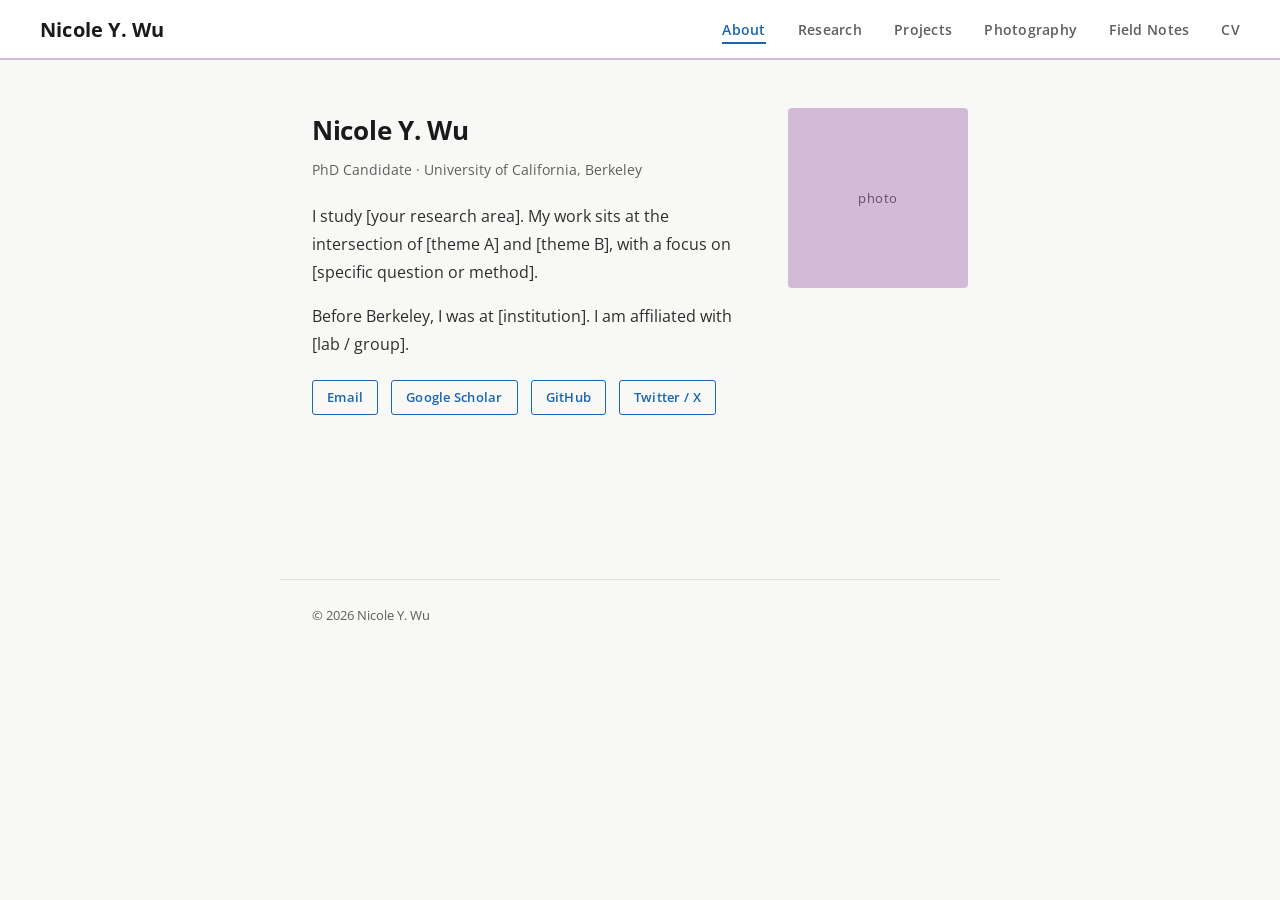
==== index.html @ 4896598c "Redesign: tol rainbow palette, Open Sans, larger typography" ====
<!DOCTYPE html>
<html lang="en">
<head>
  <meta charset="UTF-8" />
  <meta name="viewport" content="width=device-width, initial-scale=1.0" />
  <title>Nicole Y. Wu</title>
  <link rel="preconnect" href="https://fonts.googleapis.com" />
  <link href="https://fonts.googleapis.com/css2?family=Open+Sans:wght@400;600;700&display=swap" rel="stylesheet" />
  <link rel="stylesheet" href="css/style.css" />
</head>
<body>

<nav>
  <a class="name" href="./">Nicole Y. Wu</a>
  <ul>
    <li><a href="./" class="active">About</a></li>
    <li><a href="research/">Research</a></li>
    <li><a href="projects/">Projects</a></li>
    <li><a href="photography/">Photography</a></li>
    <li><a href="field-notes/">Field Notes</a></li>
    <li><a href="cv/">CV</a></li>
  </ul>
</nav>

<main>

  <section>
    <div class="about">
      <div>
        <h1>Nicole Y. Wu</h1>
        <p class="affiliation">PhD Candidate · University of California, Berkeley</p>
        <p>I study [your research area]. My work sits at the intersection of [theme A] and [theme B], with a focus on [specific question or method].</p>
        <p>Before Berkeley, I was at [institution]. I am affiliated with [lab / group].</p>
        <div class="links">
          <a href="mailto:yue.wu@berkeley.edu">Email</a>
          <a href="https://scholar.google.com/citations?user=MaxJb-QAAAAJ&hl=en" target="_blank">Google Scholar</a>
          <a href="#">GitHub</a>
          <a href="#">Twitter / X</a>
        </div>
      </div>
      <div class="about-photo">photo</div>
    </div>
  </section>


</main>

<footer>
  &copy; 2026 Nicole Y. Wu
</footer>

</body>
</html>
---- css/style.css ----
*, *::before, *::after { box-sizing: border-box; margin: 0; padding: 0; }

:root {
  /* Tol Rainbow palette */
  --tol-purple-light: #D1BBD7;
  --tol-purple-mid:   #AE76A3;
  --tol-purple-dark:  #882E72;
  --tol-blue-dark:    #1965B0;
  --tol-blue-mid:     #5289C7;
  --tol-blue-light:   #7BAFDE;
  --tol-green-dark:   #4EB265;
  --tol-green-mid:    #90C987;
  --tol-green-light:  #CAE0AB;
  --tol-yellow:       #F7F056;
  --tol-gold:         #F6C141;
  --tol-orange-light: #F1932D;
  --tol-orange-dark:  #E8601C;
  --tol-red:          #DC050C;
  --tol-brown:        #72190E;

  /* Site tokens */
  --bg:        #f8f8f6;
  --surface:   #ffffff;
  --text:      #1a1a1a;
  --muted:     #5e5e5e;
  --accent:    #1965B0;   /* tol blue-dark */
  --accent2:   #882E72;   /* tol purple-dark */
  --border:    #e2e2de;
}

body {
  font-family: 'Open Sans', sans-serif;
  background: var(--bg);
  color: var(--text);
  font-size: 16px;
  line-height: 1.75;
}

/* ── Nav ─────────────────────────────────────── */
nav {
  position: fixed;
  top: 0; left: 0; right: 0;
  background: var(--surface);
  border-bottom: 2px solid var(--tol-purple-light);
  padding: 0 2.5rem;
  height: 60px;
  display: flex;
  align-items: center;
  justify-content: space-between;
  z-index: 100;
}

nav .name {
  font-weight: 700;
  font-size: 20px;
  letter-spacing: 0.01em;
  color: var(--text);
  text-decoration: none;
}

nav ul {
  list-style: none;
  display: flex;
  gap: 2rem;
}

nav ul a {
  text-decoration: none;
  color: var(--muted);
  font-size: 14px;
  font-weight: 600;
  letter-spacing: 0.02em;
  padding-bottom: 3px;
  border-bottom: 2px solid transparent;
  transition: color 0.15s, border-color 0.15s;
}

nav ul a:hover       { color: var(--accent); border-color: var(--tol-blue-light); }
nav ul a.active      { color: var(--accent); border-color: var(--accent); }

/* ── Layout ──────────────────────────────────── */
main {
  max-width: 720px;
  margin: 0 auto;
  padding: 108px 2rem 100px;
}

/* ── About ───────────────────────────────────── */
.about {
  display: grid;
  grid-template-columns: 1fr 180px;
  gap: 3rem;
  align-items: start;
  margin-bottom: 4rem;
}

.about-photo {
  width: 180px;
  height: 180px;
  border-radius: 4px;
  background: var(--tol-purple-light);
  display: flex;
  align-items: center;
  justify-content: center;
  color: #6a4a6a;
  font-size: 13px;
  letter-spacing: 0.05em;
  overflow: hidden;
}

.about-photo img {
  width: 100%; height: 100%;
  object-fit: cover;
}

h1 {
  font-size: 26px;
  font-weight: 700;
  margin-bottom: 0.3rem;
  letter-spacing: -0.01em;
}

.affiliation {
  font-size: 14px;
  color: var(--muted);
  margin-bottom: 1.2rem;
  font-weight: 400;
}

p { margin-bottom: 1rem; color: #2e2e2e; }

.links {
  display: flex;
  gap: 0.8rem;
  flex-wrap: wrap;
  margin-top: 1.4rem;
}

.links a {
  font-size: 13px;
  font-weight: 600;
  color: var(--accent);
  text-decoration: none;
  letter-spacing: 0.02em;
  padding: 5px 14px;
  border: 1.5px solid var(--accent);
  border-radius: 3px;
  transition: all 0.15s;
}

.links a:hover { background: var(--accent); color: white; }

/* ── Section ─────────────────────────────────── */
section { margin-bottom: 4rem; }

h2 {
  font-size: 11px;
  font-weight: 700;
  letter-spacing: 0.14em;
  text-transform: uppercase;
  color: var(--accent2);
  margin-bottom: 1.4rem;
  padding-bottom: 0.5rem;
  border-bottom: 2px solid var(--tol-purple-light);
}

/* ── Publications ────────────────────────────── */
.pub-list { list-style: none; }

.pub-item {
  padding: 1.1rem 0;
  border-bottom: 1px solid var(--border);
}

.pub-item:last-child { border-bottom: none; }

.pub-title {
  font-weight: 600;
  font-size: 15px;
  margin-bottom: 0.25rem;
  line-height: 1.5;
}

.pub-authors {
  font-size: 13.5px;
  color: var(--muted);
  margin-bottom: 0.2rem;
}

.pub-venue {
  font-size: 13px;
  color: var(--muted);
  font-style: italic;
}

.pub-links { margin-top: 0.5rem; display: flex; gap: 0.7rem; }

.pub-links a {
  font-size: 12px;
  font-weight: 600;
  color: var(--accent);
  text-decoration: none;
  letter-spacing: 0.03em;
}

.pub-links a:hover { text-decoration: underline; }

/* ── CV ──────────────────────────────────────── */
.cv-section { margin-bottom: 3rem; }

.cv-item {
  display: grid;
  grid-template-columns: 120px 1fr;
  gap: 1.2rem;
  padding: 0.8rem 0;
  border-bottom: 1px solid var(--border);
}

.cv-item:last-child { border-bottom: none; }

.cv-year {
  font-size: 13px;
  color: var(--muted);
  padding-top: 2px;
  white-space: nowrap;
  font-weight: 600;
}

.cv-detail-title {
  font-size: 15px;
  font-weight: 600;
  margin-bottom: 0.15rem;
}

.cv-detail-sub {
  font-size: 13.5px;
  color: var(--muted);
}

.cv-detail-note {
  font-size: 13px;
  color: var(--muted);
  font-style: italic;
  margin-top: 0.15rem;
}

/* ── Photography ─────────────────────────────── */
.photo-grid {
  display: grid;
  grid-template-columns: repeat(3, 1fr);
  gap: 10px;
}

.photo-cell {
  aspect-ratio: 1;
  border-radius: 3px;
  overflow: hidden;
  background: var(--tol-blue-light);
}

.photo-cell:nth-child(3n+1) { background: var(--tol-purple-light); }
.photo-cell:nth-child(3n+2) { background: var(--tol-green-light); }
.photo-cell:nth-child(3n+3) { background: var(--tol-blue-light); }

.photo-cell img {
  width: 100%; height: 100%;
  object-fit: cover;
  display: block;
  transition: opacity 0.2s;
}

.photo-cell img:hover { opacity: 0.88; }

.photo-placeholder {
  width: 100%; height: 100%;
  display: flex;
  align-items: flex-end;
  padding: 0.6rem;
}

.photo-label {
  font-size: 10px;
  color: rgba(255,255,255,0.85);
  background: rgba(0,0,0,0.22);
  padding: 2px 7px;
  border-radius: 2px;
  letter-spacing: 0.04em;
}

/* ── Field Notes ─────────────────────────────── */
.note-list { list-style: none; }

.note-item {
  display: grid;
  grid-template-columns: 100px 1fr;
  gap: 1.2rem;
  padding: 1rem 0;
  border-bottom: 1px solid var(--border);
  align-items: start;
}

.note-item:last-child { border-bottom: none; }

.note-meta { padding-top: 2px; }

.note-date {
  font-size: 12.5px;
  color: var(--muted);
  display: block;
  margin-bottom: 0.3rem;
  font-weight: 600;
}

.note-tag {
  display: inline-block;
  font-size: 10px;
  font-weight: 700;
  letter-spacing: 0.06em;
  text-transform: uppercase;
  padding: 1px 7px;
  border-radius: 2px;
}

/* Tag colors from tol palette */
.tag-travel    { background: var(--tol-blue-light);   color: #1a3a5c; }
.tag-methods   { background: var(--tol-green-light);  color: #1a4a2a; }
.tag-reading   { background: var(--tol-purple-light); color: #4a1a4a; }
.tag-fieldwork { background: var(--tol-gold);         color: #5a3a00; }

.note-title {
  font-size: 15px;
  font-weight: 600;
  color: var(--text);
  text-decoration: none;
  display: block;
  margin-bottom: 0.3rem;
  line-height: 1.45;
}

.note-title:hover { color: var(--accent); }

.note-excerpt {
  font-size: 13.5px;
  color: var(--muted);
  line-height: 1.6;
}

.year-label {
  font-size: 11px;
  font-weight: 700;
  letter-spacing: 0.14em;
  text-transform: uppercase;
  color: var(--accent2);
  margin-bottom: 0.6rem;
  padding-bottom: 0.5rem;
  border-bottom: 2px solid var(--tol-purple-light);
}

.year-group { margin-bottom: 2.5rem; }

/* ── Projects ────────────────────────────────── */
.section-intro {
  font-size: 14px;
  color: var(--muted);
  margin-bottom: 2rem;
  line-height: 1.65;
}

.project-grid {
  display: grid;
  grid-template-columns: 1fr 1fr;
  gap: 1.2rem;
}

.project-card {
  border: 1.5px solid var(--border);
  border-radius: 5px;
  padding: 1.6rem 1.6rem;
  display: flex;
  flex-direction: column;
  gap: 0.65rem;
  background: var(--surface);
  transition: border-color 0.15s, box-shadow 0.15s;
}

.project-card:hover {
  border-color: var(--accent);
  box-shadow: 0 0 0 3px rgba(25, 101, 176, 0.08);
}

.project-header {
  display: flex;
  align-items: flex-start;
  justify-content: space-between;
  gap: 0.8rem;
}

.project-name {
  font-size: 15px;
  font-weight: 700;
  color: var(--text);
}

.project-badge {
  font-size: 10px;
  font-weight: 700;
  letter-spacing: 0.07em;
  text-transform: uppercase;
  padding: 2px 8px;
  border-radius: 2px;
  white-space: nowrap;
  flex-shrink: 0;
}

.badge-tool { background: var(--tol-blue-light);   color: #0d3563; }
.badge-app  { background: var(--tol-green-light);  color: #1a4a2a; }
.badge-map  { background: var(--tol-gold);          color: #5a3a00; }

.project-desc {
  font-size: 13.5px;
  color: var(--muted);
  line-height: 1.65;
}

.project-features {
  list-style: none;
  display: flex;
  flex-direction: column;
  gap: 0.3rem;
}

.project-features li {
  font-size: 13px;
  color: var(--muted);
  padding-left: 1rem;
  position: relative;
  line-height: 1.5;
}

.project-features li::before {
  content: '—';
  position: absolute;
  left: 0;
  color: var(--tol-blue-light);
}

.project-footer {
  display: flex;
  gap: 0.6rem;
  margin-top: 0.4rem;
  align-items: center;
  flex-wrap: wrap;
}

.project-link {
  font-size: 12px;
  font-weight: 700;
  color: var(--accent);
  text-decoration: none;
  letter-spacing: 0.03em;
  padding: 4px 10px;
  border: 1.5px solid var(--accent);
  border-radius: 3px;
  transition: all 0.15s;
}

.project-link:hover { background: var(--accent); color: white; }

.project-tag {
  font-size: 11px;
  font-weight: 600;
  color: var(--muted);
  background: #ebebea;
  padding: 2px 8px;
  border-radius: 2px;
}

.privacy-note {
  font-size: 12px;
  color: var(--muted);
  font-style: italic;
}

/* ── Footer ──────────────────────────────────── */
footer {
  max-width: 720px;
  margin: 0 auto;
  padding: 0 2rem 3rem;
  font-size: 13px;
  color: var(--muted);
  border-top: 1px solid var(--border);
  padding-top: 1.5rem;
}
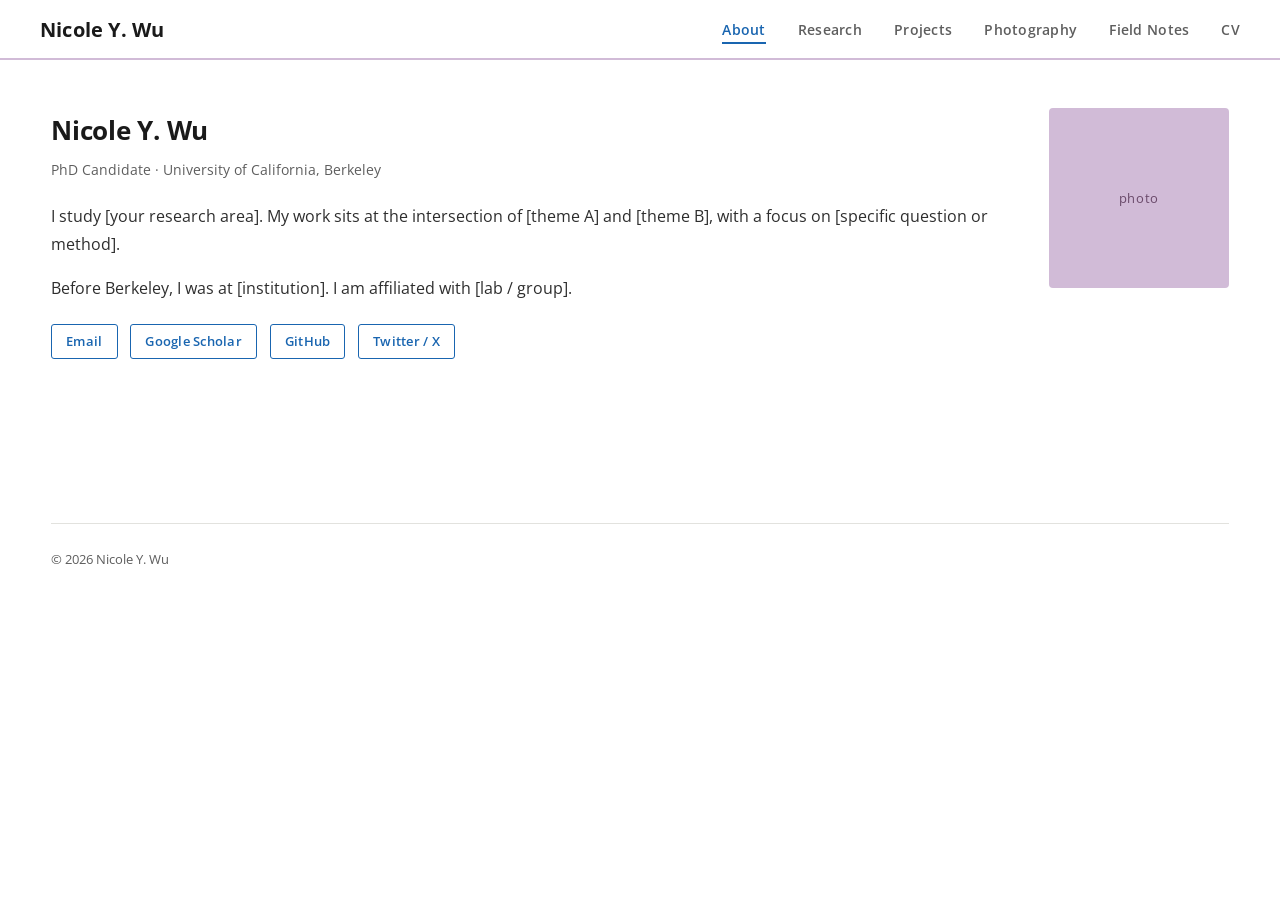
==== commit 18a55230: "Cache bust v=3 across all pages to force wider layout" ====
--- a/index.html
+++ b/index.html
@@ -6,7 +6,7 @@
   <title>Nicole Y. Wu</title>
   <link rel="preconnect" href="https://fonts.googleapis.com" />
   <link href="https://fonts.googleapis.com/css2?family=Open+Sans:wght@400;600;700&display=swap" rel="stylesheet" />
-  <link rel="stylesheet" href="css/style.css" />
+  <link rel="stylesheet" href="css/style.css?v=3" />
 </head>
 <body>
 
--- a/css/style.css
+++ b/css/style.css
@@ -19,7 +19,7 @@
   --tol-brown:        #72190E;
 
   /* Site tokens */
-  --bg:        #f8f8f6;
+  --bg:        #ffffff;
   --surface:   #ffffff;
   --text:      #1a1a1a;
   --muted:     #5e5e5e;
@@ -80,9 +80,10 @@
 
 /* ── Layout ──────────────────────────────────── */
 main {
-  max-width: 720px;
+  max-width: 1200px;
+  width: 92%;
   margin: 0 auto;
-  padding: 108px 2rem 100px;
+  padding: 108px 0 100px;
 }
 
 /* ── About ───────────────────────────────────── */
@@ -374,18 +375,34 @@
 
 .project-card {
   border: 1.5px solid var(--border);
+  border-left-width: 5px;
   border-radius: 5px;
   padding: 1.6rem 1.6rem;
   display: flex;
   flex-direction: column;
   gap: 0.65rem;
   background: var(--surface);
-  transition: border-color 0.15s, box-shadow 0.15s;
+  transition: box-shadow 0.15s;
 }
 
 .project-card:hover {
-  border-color: var(--accent);
-  box-shadow: 0 0 0 3px rgba(25, 101, 176, 0.08);
+  box-shadow: 0 2px 12px rgba(0,0,0,0.08);
+}
+
+/* Color by type */
+.project-card.card-tool {
+  border-left-color: var(--tol-blue-dark);
+  background: rgba(123, 175, 222, 0.07);
+}
+
+.project-card.card-app {
+  border-left-color: var(--tol-green-dark);
+  background: rgba(144, 201, 135, 0.1);
+}
+
+.project-card.card-map {
+  border-left-color: var(--tol-gold);
+  background: rgba(246, 193, 65, 0.08);
 }
 
 .project-header {
@@ -483,9 +500,10 @@
 
 /* ── Footer ──────────────────────────────────── */
 footer {
-  max-width: 720px;
+  max-width: 1200px;
+  width: 92%;
   margin: 0 auto;
-  padding: 0 2rem 3rem;
+  padding: 0 0 3rem;
   font-size: 13px;
   color: var(--muted);
   border-top: 1px solid var(--border);
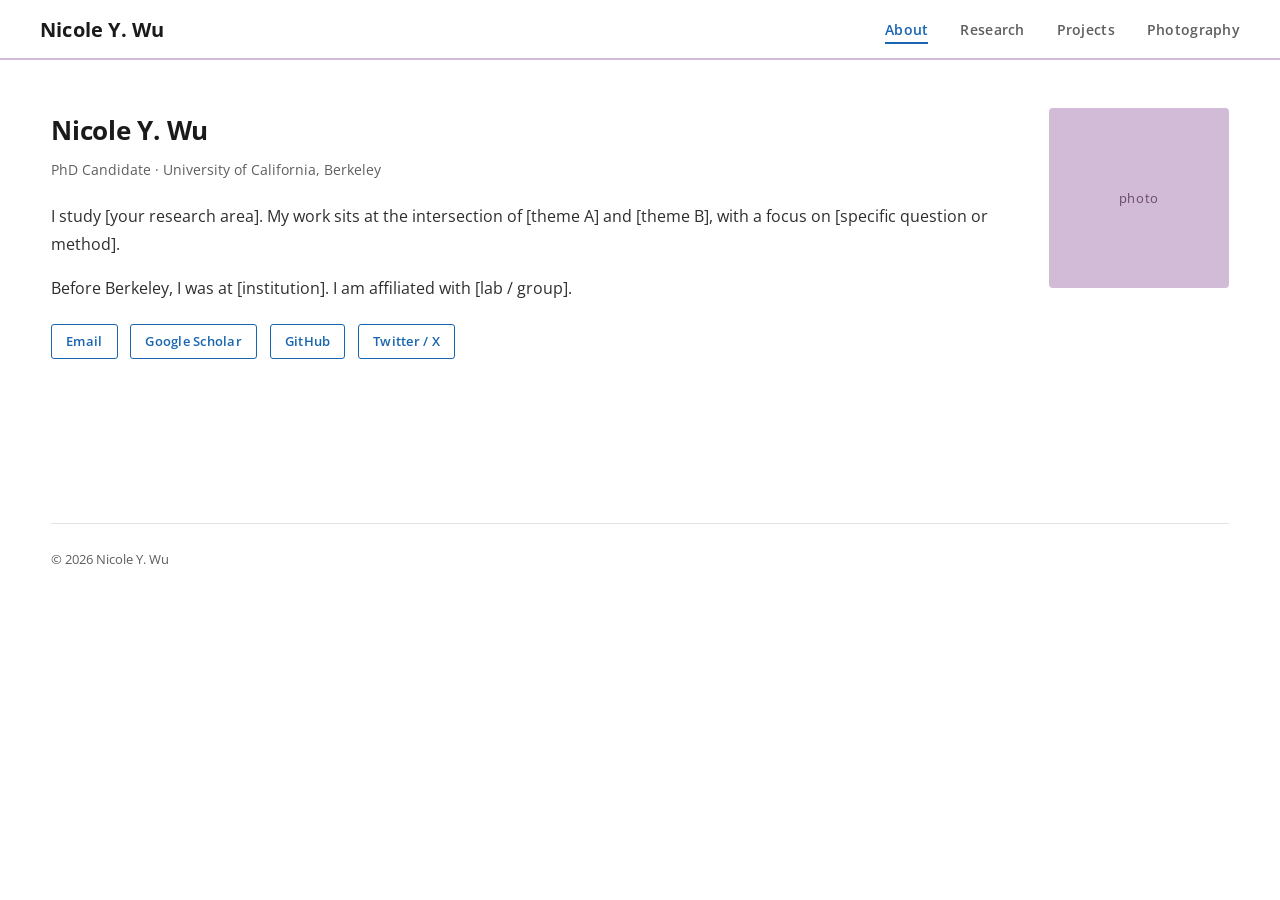
==== commit 94fb7e6f: "Remove Field Notes and CV from nav across all pages Co-Authored-By: Claude Sonnet 4.6 <noreply@anthr" ====
--- a/index.html
+++ b/index.html
@@ -17,8 +17,6 @@
     <li><a href="research/">Research</a></li>
     <li><a href="projects/">Projects</a></li>
     <li><a href="photography/">Photography</a></li>
-    <li><a href="field-notes/">Field Notes</a></li>
-    <li><a href="cv/">CV</a></li>
   </ul>
 </nav>
 
--- a/css/style.css
+++ b/css/style.css
@@ -498,6 +498,36 @@
   font-style: italic;
 }
 
+/* ── Tag Taxonomy ────────────────────────────── */
+/*
+  Four categories, each with a tol-palette color:
+  .tag-theme   → purple  (topics: food security, gender, etc.)
+  .tag-geo     → blue    (countries & regions)
+  .tag-method  → green   (research methods)
+  .tag-tech    → warm gray (tools & languages)
+*/
+.tag {
+  display: inline-block;
+  font-size: 11px;
+  font-weight: 600;
+  letter-spacing: 0.03em;
+  padding: 2px 9px;
+  border-radius: 3px;
+  white-space: nowrap;
+}
+
+.tag-theme  { background: #e8d8e8; color: #5a1f5a; }
+.tag-geo    { background: #d4e6f5; color: #0d3563; }
+.tag-method { background: #d8efd8; color: #1a4a2a; }
+.tag-tech   { background: #ebebea; color: #3a3a3a; }
+
+.tags {
+  display: flex;
+  flex-wrap: wrap;
+  gap: 0.4rem;
+  margin-top: 1rem;
+}
+
 /* ── Footer ──────────────────────────────────── */
 footer {
   max-width: 1200px;
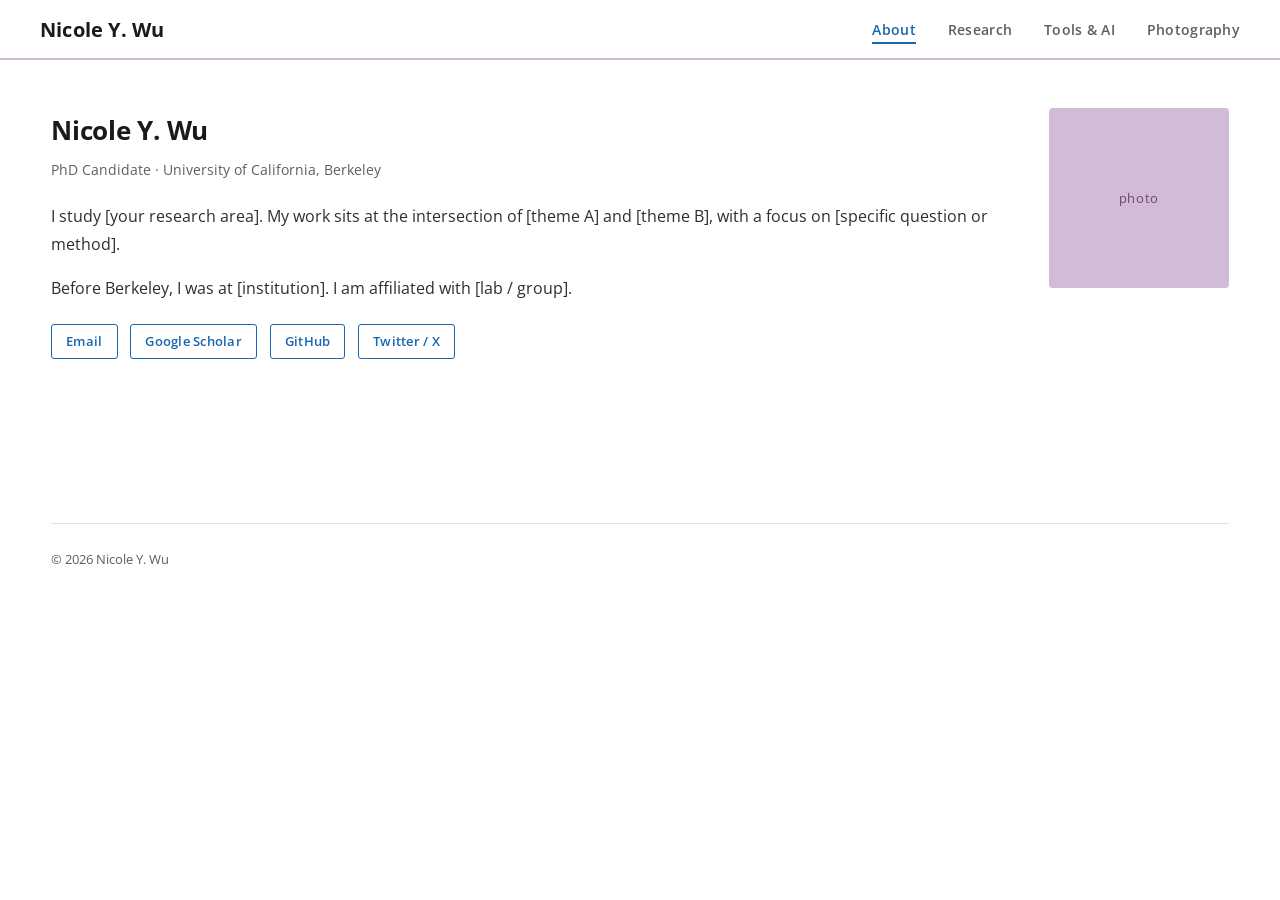
==== commit 8eeb140a: "Rename Projects nav link to Tools & AI across all pages Co-Authored-By: Claude Sonnet 4.6 <noreply@a" ====
--- a/index.html
+++ b/index.html
@@ -15,7 +15,7 @@
   <ul>
     <li><a href="./" class="active">About</a></li>
     <li><a href="research/">Research</a></li>
-    <li><a href="projects/">Projects</a></li>
+    <li><a href="projects/">Tools & AI</a></li>
     <li><a href="photography/">Photography</a></li>
   </ul>
 </nav>
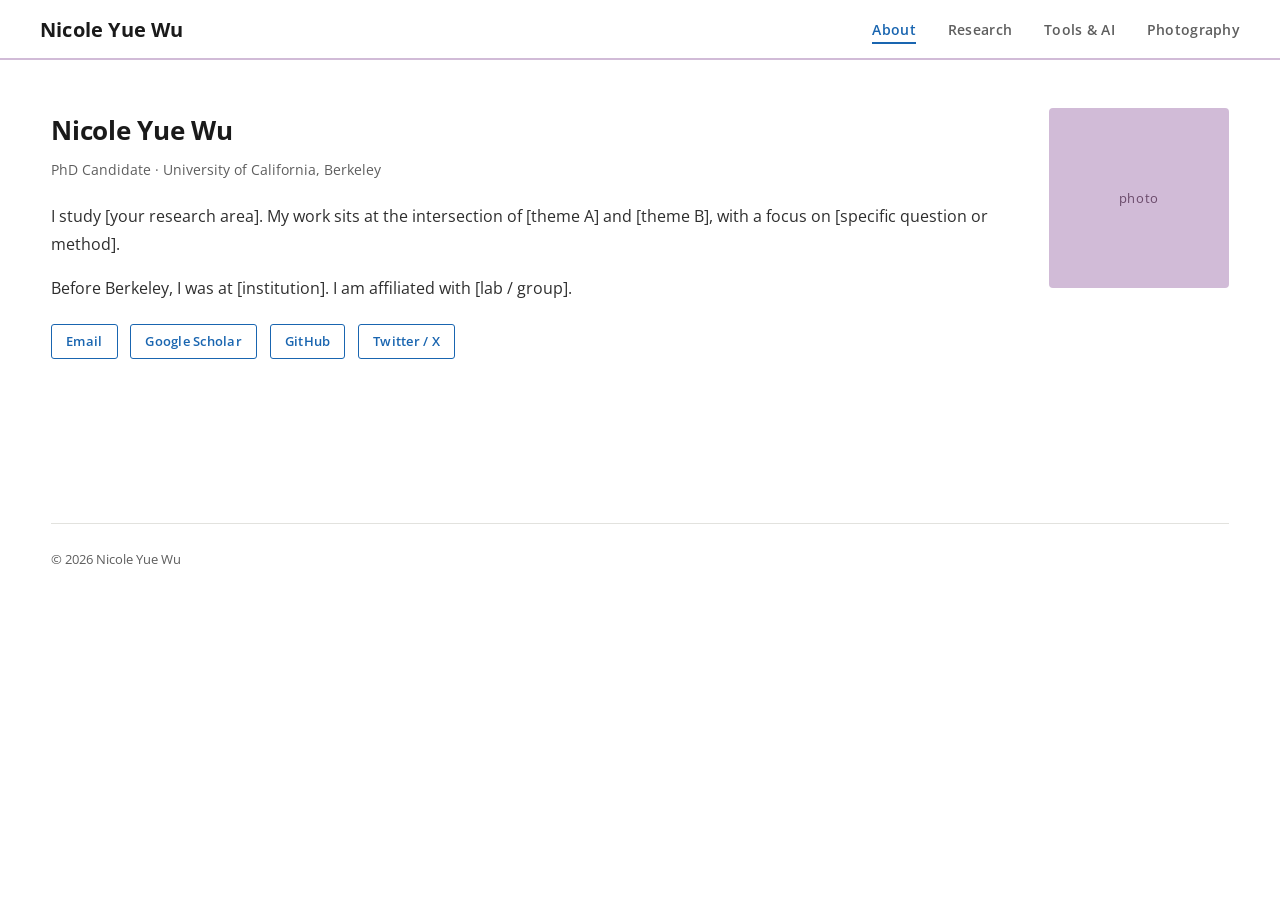
==== commit 530e46e2: "Update name to Nicole Yue Wu across all pages Co-Authored-By: Claude Sonnet 4.6 <noreply@anthropic.c" ====
--- a/index.html
+++ b/index.html
@@ -3,7 +3,7 @@
 <head>
   <meta charset="UTF-8" />
   <meta name="viewport" content="width=device-width, initial-scale=1.0" />
-  <title>Nicole Y. Wu</title>
+  <title>Nicole Yue Wu</title>
   <link rel="preconnect" href="https://fonts.googleapis.com" />
   <link href="https://fonts.googleapis.com/css2?family=Open+Sans:wght@400;600;700&display=swap" rel="stylesheet" />
   <link rel="stylesheet" href="css/style.css?v=3" />
@@ -11,7 +11,7 @@
 <body>
 
 <nav>
-  <a class="name" href="./">Nicole Y. Wu</a>
+  <a class="name" href="./">Nicole Yue Wu</a>
   <ul>
     <li><a href="./" class="active">About</a></li>
     <li><a href="research/">Research</a></li>
@@ -25,7 +25,7 @@
   <section>
     <div class="about">
       <div>
-        <h1>Nicole Y. Wu</h1>
+        <h1>Nicole Yue Wu</h1>
         <p class="affiliation">PhD Candidate · University of California, Berkeley</p>
         <p>I study [your research area]. My work sits at the intersection of [theme A] and [theme B], with a focus on [specific question or method].</p>
         <p>Before Berkeley, I was at [institution]. I am affiliated with [lab / group].</p>
@@ -44,7 +44,7 @@
 </main>
 
 <footer>
-  &copy; 2026 Nicole Y. Wu
+  &copy; 2026 Nicole Yue Wu
 </footer>
 
 </body>
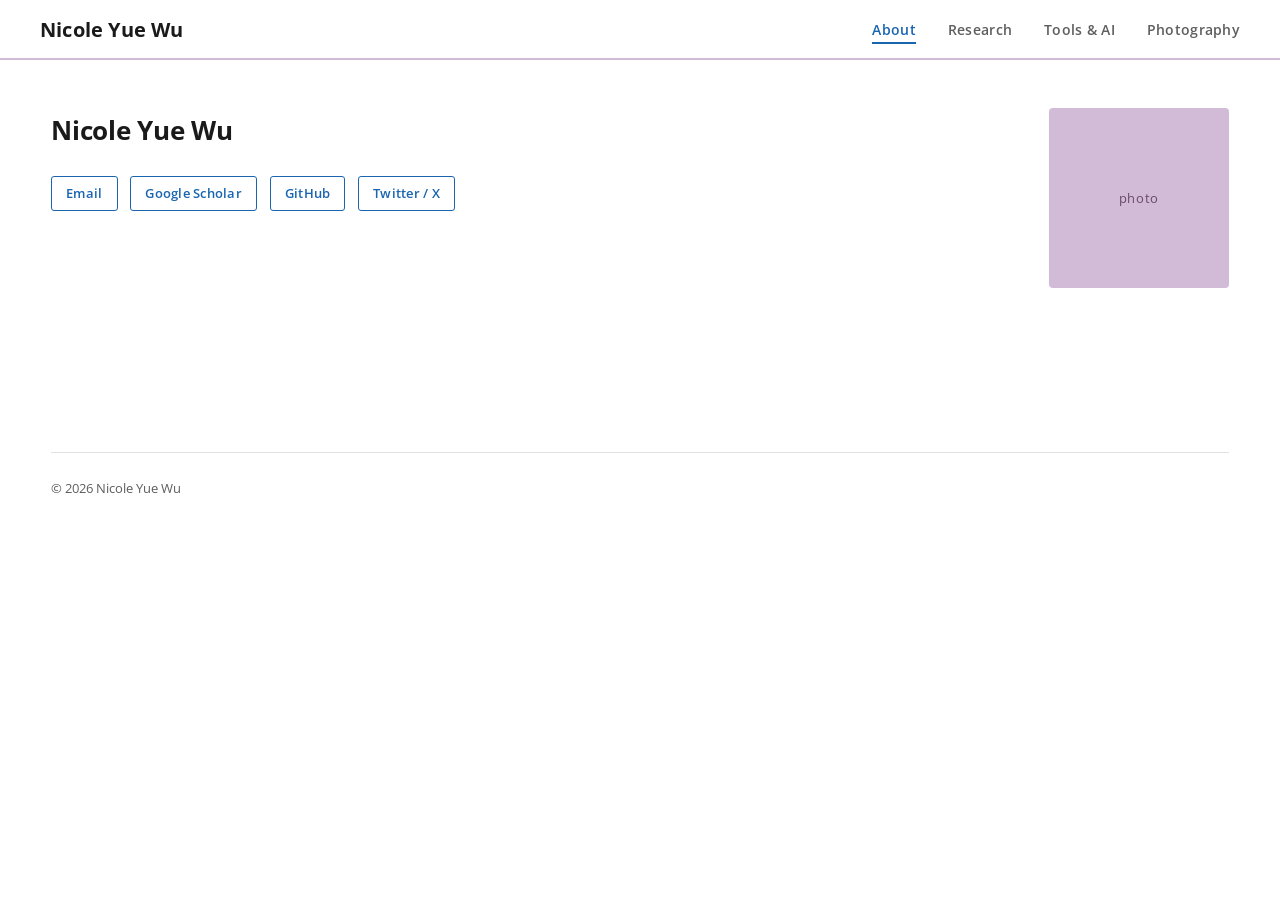
==== commit 70867586: "Clear placeholder bio and affiliation from about page Co-Authored-By: Claude Sonnet 4.6 <noreply@ant" ====
--- a/index.html
+++ b/index.html
@@ -26,9 +26,6 @@
     <div class="about">
       <div>
         <h1>Nicole Yue Wu</h1>
-        <p class="affiliation">PhD Candidate · University of California, Berkeley</p>
-        <p>I study [your research area]. My work sits at the intersection of [theme A] and [theme B], with a focus on [specific question or method].</p>
-        <p>Before Berkeley, I was at [institution]. I am affiliated with [lab / group].</p>
         <div class="links">
           <a href="mailto:yue.wu@berkeley.edu">Email</a>
           <a href="https://scholar.google.com/citations?user=MaxJb-QAAAAJ&hl=en" target="_blank">Google Scholar</a>
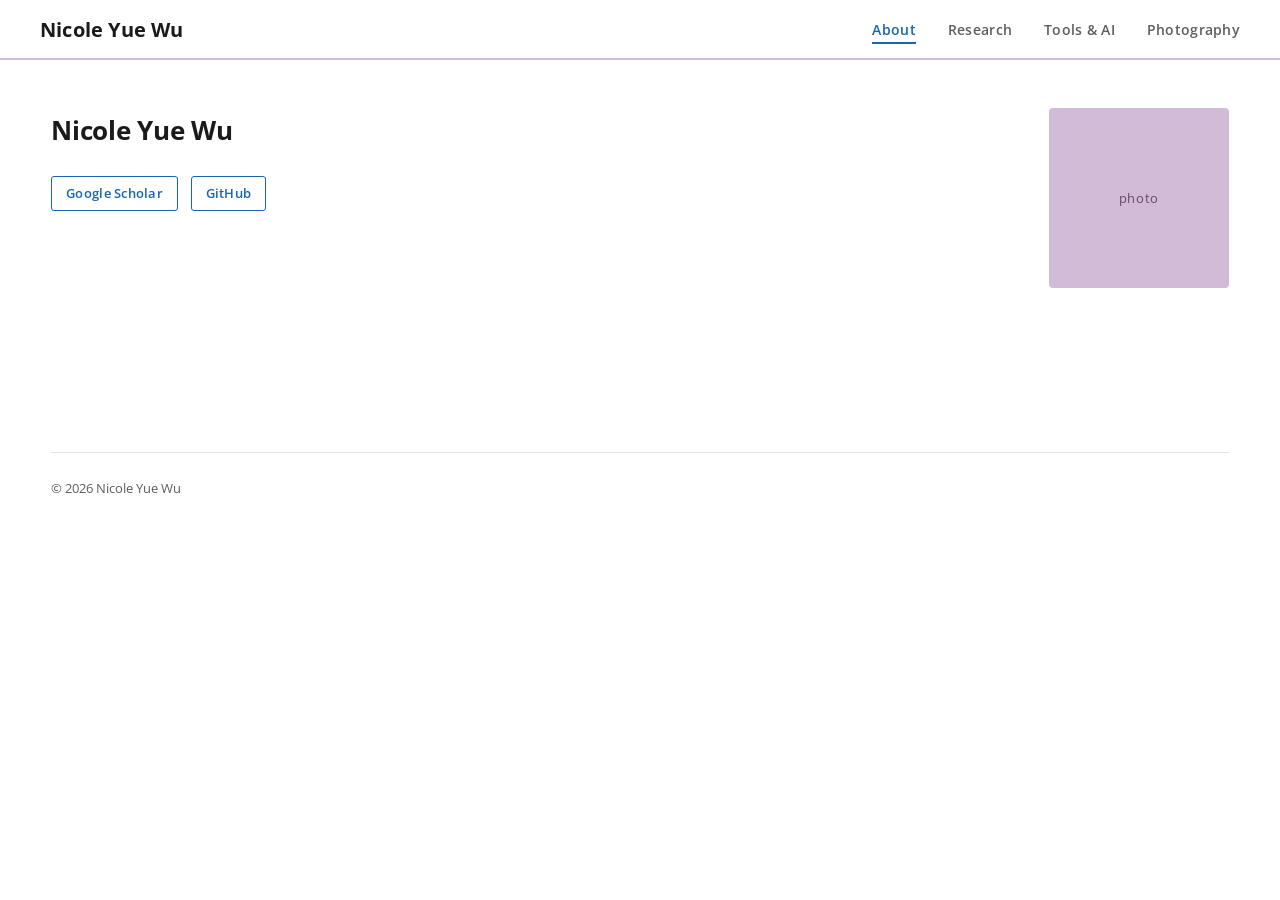
==== commit 4a6bcaf6: "Remove email link and Twitter/X button from about page Co-Authored-By: Claude Sonnet 4.6 <noreply@an" ====
--- a/index.html
+++ b/index.html
@@ -27,10 +27,8 @@
       <div>
         <h1>Nicole Yue Wu</h1>
         <div class="links">
-          <a href="mailto:yue.wu@berkeley.edu">Email</a>
           <a href="https://scholar.google.com/citations?user=MaxJb-QAAAAJ&hl=en" target="_blank">Google Scholar</a>
           <a href="#">GitHub</a>
-          <a href="#">Twitter / X</a>
         </div>
       </div>
       <div class="about-photo">photo</div>
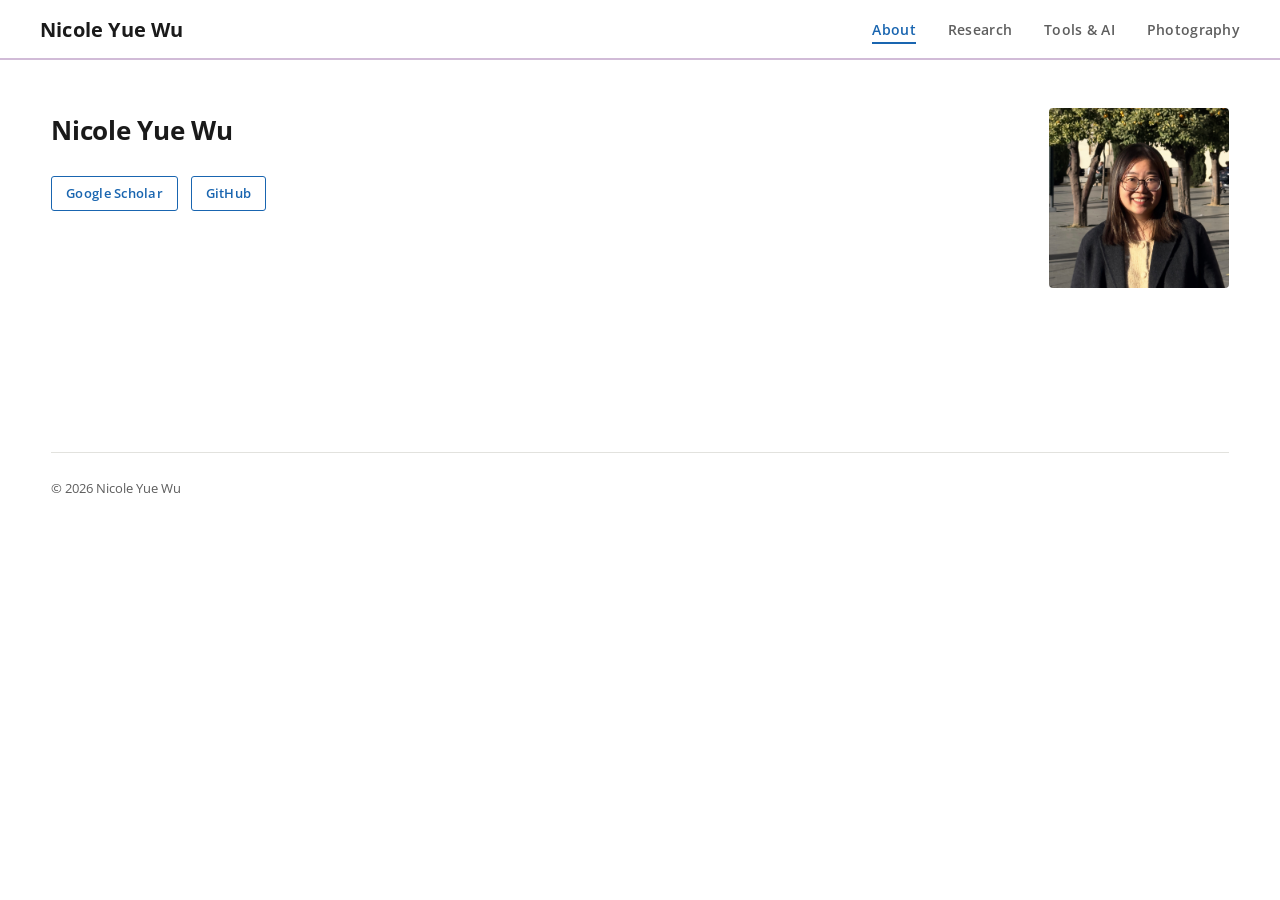
==== commit eb0def39: "Add profile photo to about page Co-Authored-By: Claude Sonnet 4.6 <noreply@anthropic.com>" ====
--- a/index.html
+++ b/index.html
@@ -31,7 +31,7 @@
           <a href="#">GitHub</a>
         </div>
       </div>
-      <div class="about-photo">photo</div>
+      <div class="about-photo"><img src="images/photo.jpg" alt="Nicole Yue Wu" /></div>
     </div>
   </section>
 
